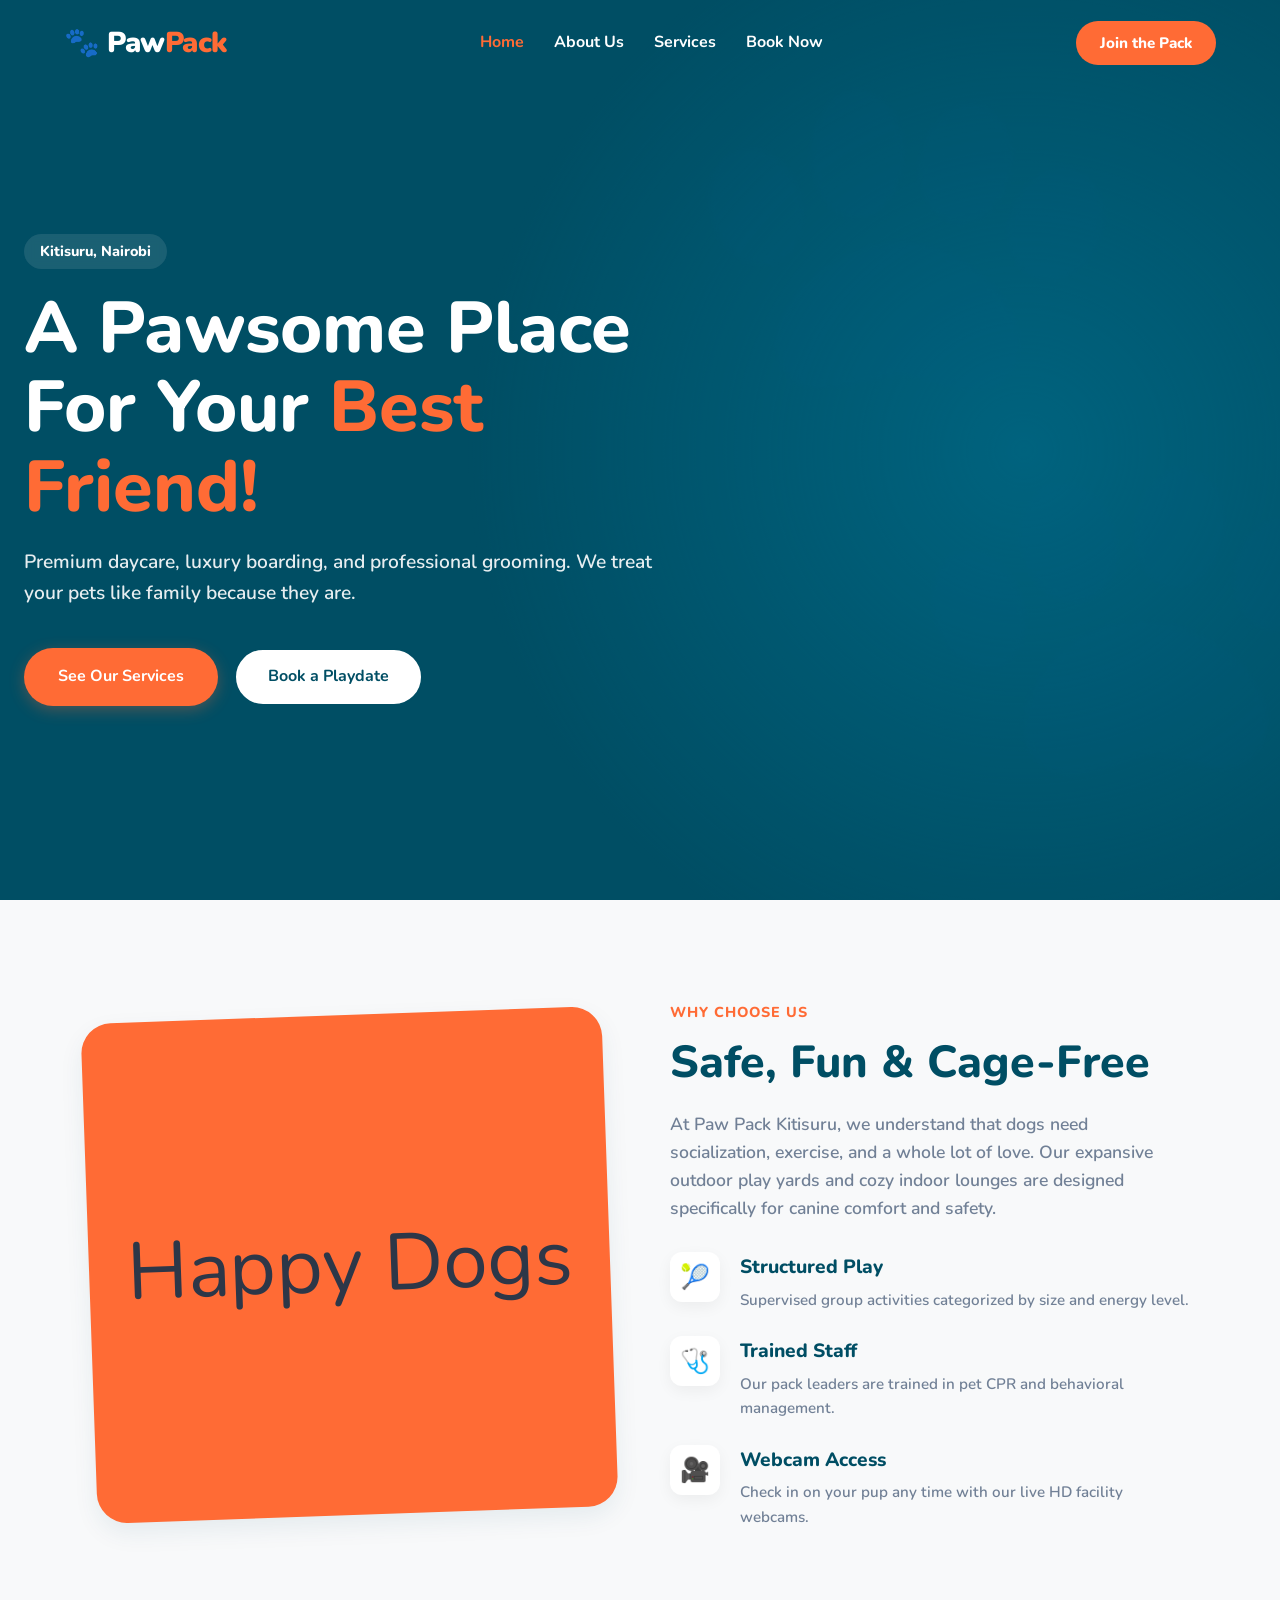
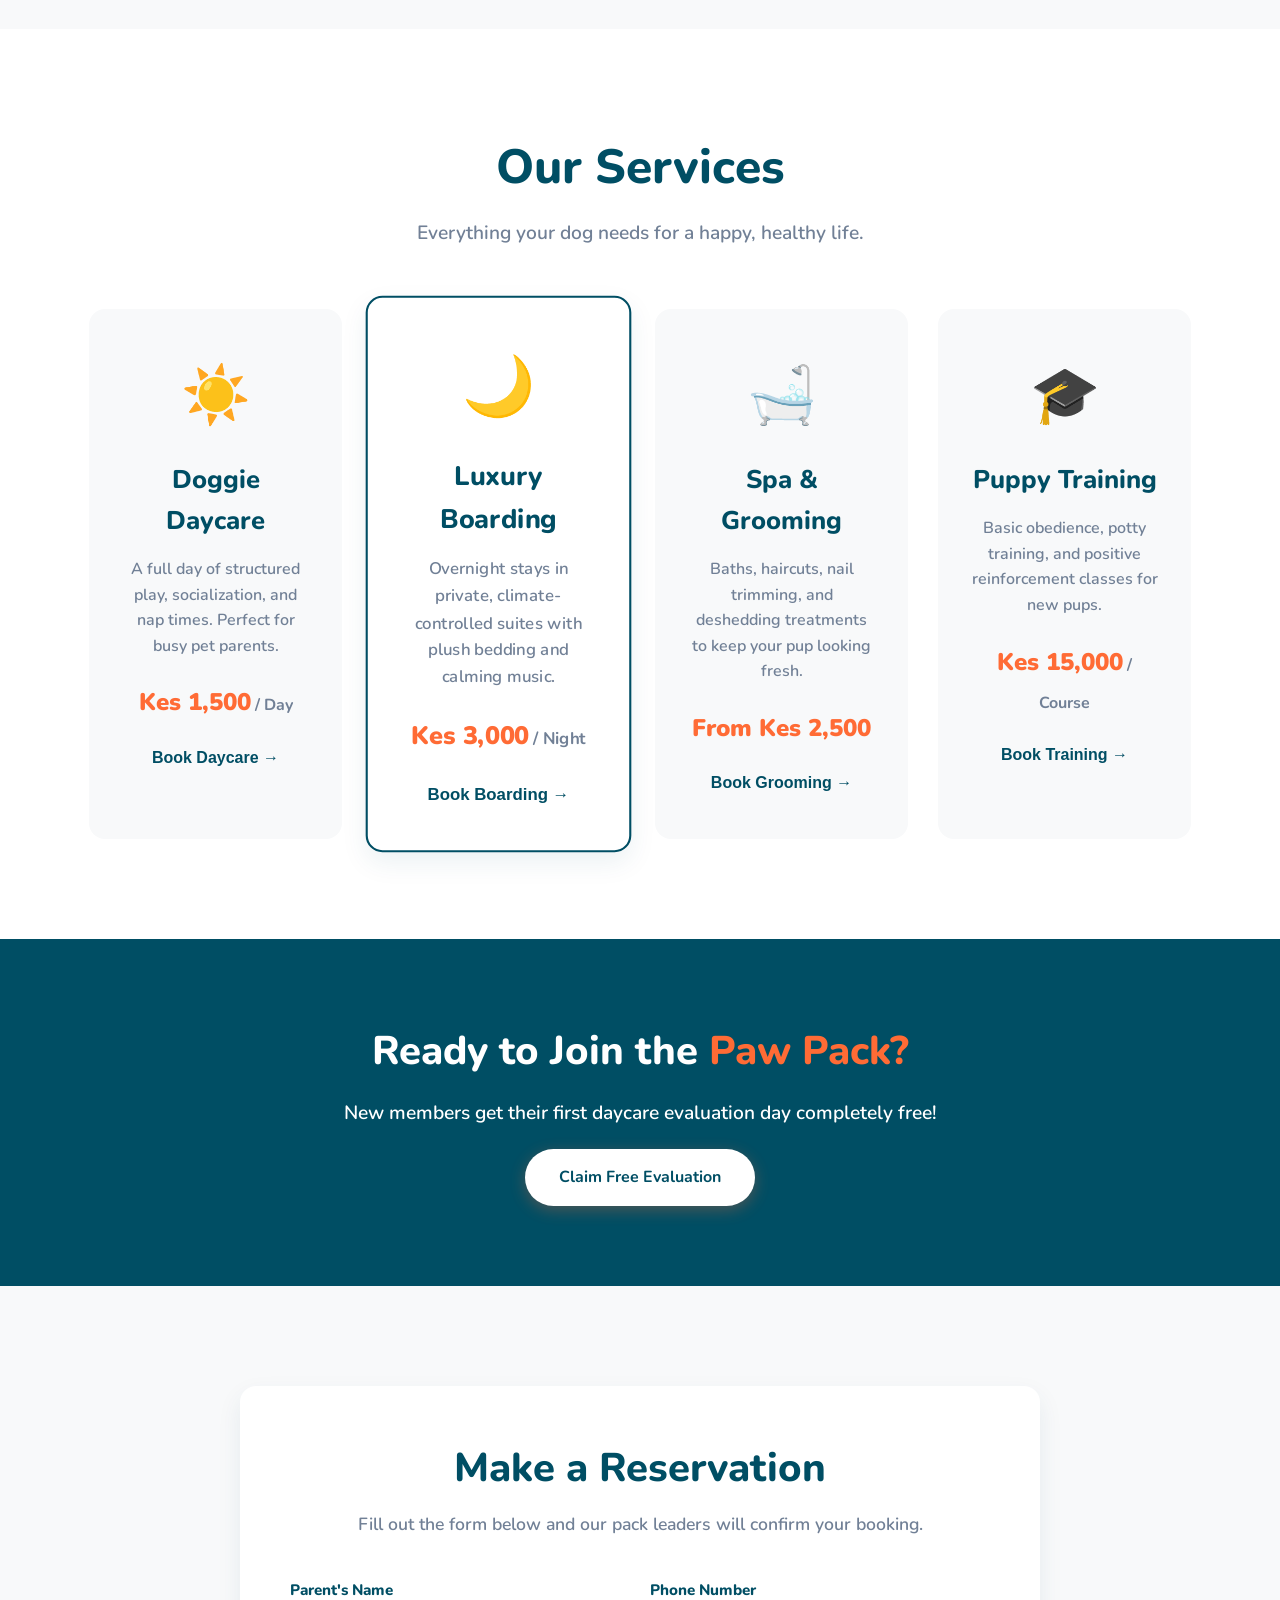
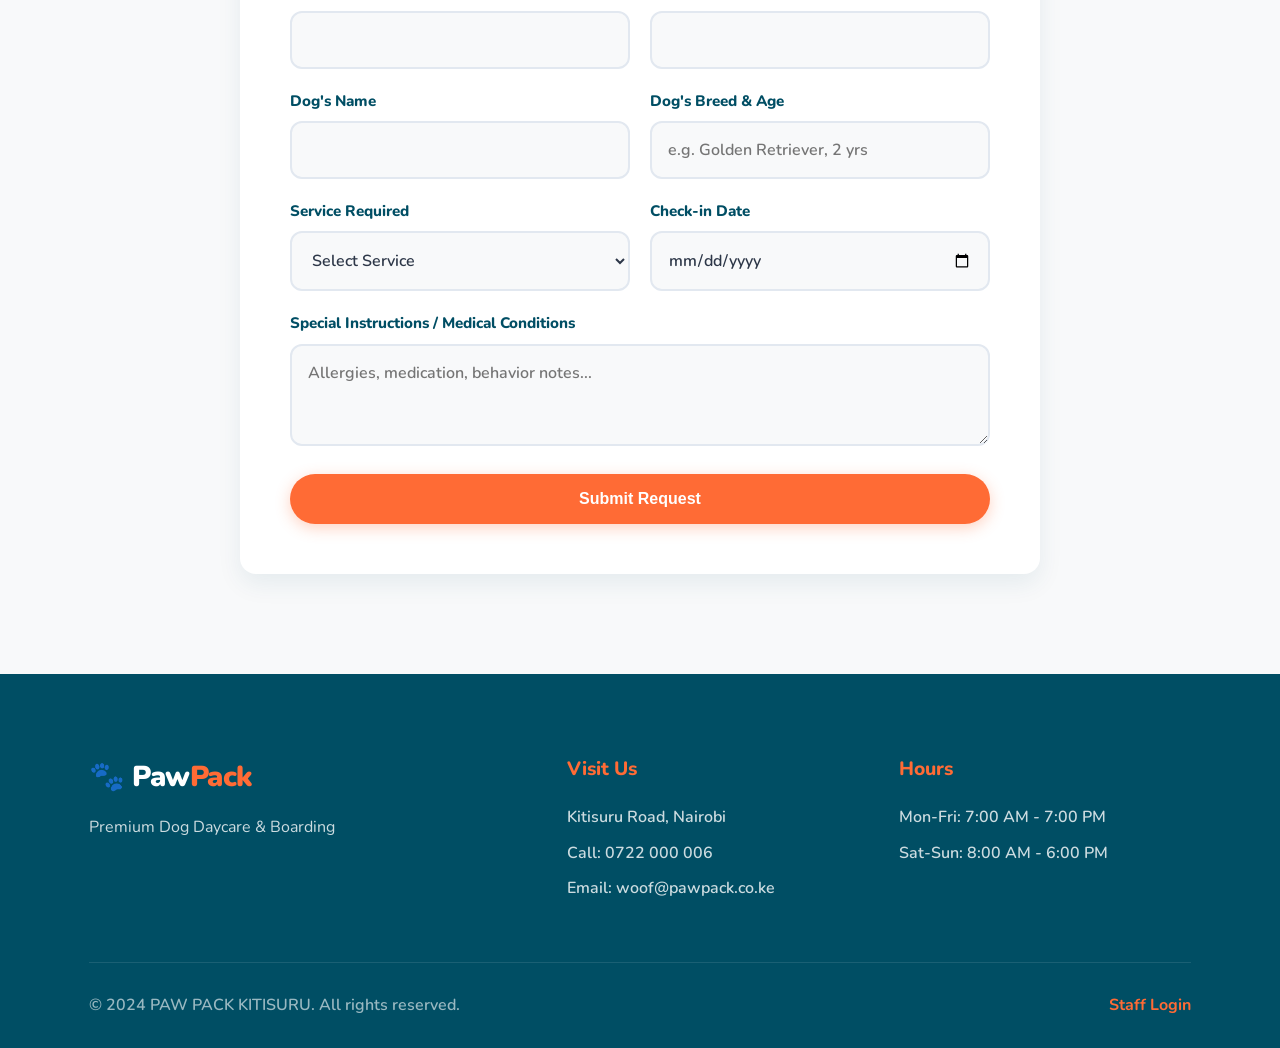
==== index.html @ 084ed9c2 "Initial commit: PAW PACK KITISURU" ====
<!DOCTYPE html>
<html lang="en">
<head>
    <meta charset="UTF-8"><meta name="viewport" content="width=device-width,initial-scale=1.0">
    <title>PAW PACK KITISURU | Premium Dog Daycare & Boarding</title>
    <meta name="description" content="Nairobi's most trusted premium dog daycare and boarding facility located in Kitisuru. Give your furry best friend a fun, safe, and engaging environment.">
    <link href="https://fonts.googleapis.com/css2?family=Nunito:wght@400;600;700;800;900&display=swap" rel="stylesheet">
    <link rel="stylesheet" href="style.css">
</head>
<body>
    <nav class="navbar" id="navbar"><div class="nav-container">
        <a href="#home" class="nav-logo">🐾 Paw<span>Pack</span></a>
        <ul class="nav-links" id="navLinks"><li><a href="#home" class="nav-link active">Home</a></li><li><a href="#about" class="nav-link">About Us</a></li><li><a href="#services" class="nav-link">Services</a></li><li><a href="#booking" class="nav-link">Book Now</a></li></ul>
        <a href="#booking" class="nav-cta">Join the Pack</a>
        <button class="hamburger" id="hamburger"><span></span><span></span><span></span></button>
    </div></nav>

    <header id="home" class="hero">
        <div class="hero-bg"></div>
        <div class="hero-content">
            <span class="hero-badge">Kitisuru, Nairobi</span>
            <h1>A Pawsome Place<br>For Your <span class="accent">Best Friend!</span></h1>
            <p class="hero-sub">Premium daycare, luxury boarding, and professional grooming. We treat your pets like family because they are.</p>
            <div class="hero-actions">
                <a href="#services" class="btn btn-primary">See Our Services</a>
                <a href="#booking" class="btn btn-outline">Book a Playdate</a>
            </div>
        </div>
    </header>

    <section id="about" class="section split-section">
        <div class="container"><div class="split-grid">
            <div class="split-img">Happy Dogs</div>
            <div class="split-content">
                <span class="tag">Why Choose Us</span>
                <h2>Safe, Fun & Cage-Free</h2>
                <p>At Paw Pack Kitisuru, we understand that dogs need socialization, exercise, and a whole lot of love. Our expansive outdoor play yards and cozy indoor lounges are designed specifically for canine comfort and safety.</p>
                <div class="features">
                    <div class="feat">
                        <div class="feat-icon">🎾</div>
                        <div><h4>Structured Play</h4><p>Supervised group activities categorized by size and energy level.</p></div>
                    </div>
                    <div class="feat">
                        <div class="feat-icon">🩺</div>
                        <div><h4>Trained Staff</h4><p>Our pack leaders are trained in pet CPR and behavioral management.</p></div>
                    </div>
                    <div class="feat">
                        <div class="feat-icon">🎥</div>
                        <div><h4>Webcam Access</h4><p>Check in on your pup any time with our live HD facility webcams.</p></div>
                    </div>
                </div>
            </div>
        </div></div>
    </section>

    <section id="services" class="section bg-light">
        <div class="container">
            <div class="section-header"><h2>Our Services</h2><p>Everything your dog needs for a happy, healthy life.</p></div>
            <div class="svc-grid">
                <div class="svc-card">
                    <div class="svc-icon">☀️</div>
                    <h3>Doggie Daycare</h3>
                    <p>A full day of structured play, socialization, and nap times. Perfect for busy pet parents.</p>
                    <div class="svc-price">Kes 1,500<span> / Day</span></div>
                    <button class="btn-text" onclick="bookSvc('Doggie Daycare')">Book Daycare →</button>
                </div>
                <div class="svc-card featured">
                    <div class="svc-icon">🌙</div>
                    <h3>Luxury Boarding</h3>
                    <p>Overnight stays in private, climate-controlled suites with plush bedding and calming music.</p>
                    <div class="svc-price">Kes 3,000<span> / Night</span></div>
                    <button class="btn-text" onclick="bookSvc('Luxury Boarding')">Book Boarding →</button>
                </div>
                <div class="svc-card">
                    <div class="svc-icon">🛁</div>
                    <h3>Spa & Grooming</h3>
                    <p>Baths, haircuts, nail trimming, and deshedding treatments to keep your pup looking fresh.</p>
                    <div class="svc-price">From Kes 2,500</div>
                    <button class="btn-text" onclick="bookSvc('Spa & Grooming')">Book Grooming →</button>
                </div>
                <div class="svc-card">
                    <div class="svc-icon">🎓</div>
                    <h3>Puppy Training</h3>
                    <p>Basic obedience, potty training, and positive reinforcement classes for new pups.</p>
                    <div class="svc-price">Kes 15,000<span> / Course</span></div>
                    <button class="btn-text" onclick="bookSvc('Puppy Training')">Book Training →</button>
                </div>
            </div>
        </div>
    </section>

    <section class="cta-banner">
        <div class="container">
            <h2>Ready to Join the <span class="accent">Paw Pack?</span></h2>
            <p>New members get their first daycare evaluation day completely free!</p>
            <a href="#booking" class="btn btn-primary" style="margin-top:20px;background:#fff;color:var(--primary)">Claim Free Evaluation</a>
        </div>
    </section>

    <section id="booking" class="section booking-section">
        <div class="container"><div class="booking-wrap">
            <div class="booking-header"><h2>Make a Reservation</h2><p>Fill out the form below and our pack leaders will confirm your booking.</p></div>
            <form id="bookingForm" class="booking-form">
                <div class="form-row"><div class="form-group"><label>Parent's Name</label><input type="text" name="ownerName" required></div><div class="form-group"><label>Phone Number</label><input type="tel" name="phone" required></div></div>
                <div class="form-row"><div class="form-group"><label>Dog's Name</label><input type="text" name="dogName" required></div><div class="form-group"><label>Dog's Breed & Age</label><input type="text" name="dogBreed" placeholder="e.g. Golden Retriever, 2 yrs" required></div></div>
                <div class="form-row"><div class="form-group"><label>Service Required</label><select name="service" id="svcSelect" required><option value="">Select Service</option><option>Doggie Daycare</option><option>Luxury Boarding</option><option>Spa & Grooming</option><option>Puppy Training</option><option>Evaluation Day</option></select></div><div class="form-group"><label>Check-in Date</label><input type="date" name="date" required></div></div>
                <div class="form-group"><label>Special Instructions / Medical Conditions</label><textarea name="notes" rows="3" placeholder="Allergies, medication, behavior notes..."></textarea></div>
                <button type="submit" class="btn btn-primary btn-full">Submit Request</button>
            </form>
        </div></div>
    </section>

    <footer class="footer"><div class="container">
        <div class="f-grid">
            <div class="f-brand"><a href="#home" class="nav-logo" style="color:#fff">🐾 Paw<span>Pack</span></a><p style="margin-top:15px;color:rgba(255,255,255,0.8)">Premium Dog Daycare & Boarding</p></div>
            <div class="f-contact"><h4>Visit Us</h4><p>Kitisuru Road, Nairobi</p><p>Call: 0722 000 006</p><p>Email: woof@pawpack.co.ke</p></div>
            <div class="f-hours"><h4>Hours</h4><p>Mon-Fri: 7:00 AM - 7:00 PM</p><p>Sat-Sun: 8:00 AM - 6:00 PM</p></div>
        </div>
        <div class="f-bottom"><p>© 2024 PAW PACK KITISURU. All rights reserved.</p><a href="admin.html" style="color:var(--accent);font-weight:700">Staff Login</a></div>
    </div></footer>

    <div class="toast" id="toast"></div>
    <script src="script.js"></script>
</body></html>
---- style.css ----
/* Paw Pack Kitisuru — Vibrant Orange #FF6B35 | Deep Teal #004E64 | Bone White #F8F9FA */
*,*::before,*::after{margin:0;padding:0;box-sizing:border-box}
:root{--primary:#004E64;--primary-light:#007190;--accent:#FF6B35;--accent-hover:#e55a29;--bg:#F8F9FA;--white:#ffffff;--text:#2d3748;--text-light:#718096;--shadow:0 10px 25px rgba(0,78,100,0.08);--radius:16px;--transition:0.3s cubic-bezier(0.4,0,0.2,1)}
html{scroll-behavior:smooth}body{font-family:'Nunito',sans-serif;background:var(--bg);color:var(--text);line-height:1.6;overflow-x:hidden}
h1,h2,h3,h4{font-weight:800;color:var(--primary)}
.container{max-width:1150px;margin:0 auto;padding:0 24px}a{text-decoration:none;color:inherit;transition:var(--transition)}

.btn{display:inline-flex;align-items:center;padding:14px 32px;font-weight:700;font-size:1rem;border:2px solid transparent;border-radius:50px;cursor:pointer;transition:var(--transition)}
.btn-primary{background:var(--accent);color:var(--white);box-shadow:0 4px 15px rgba(255,107,53,0.3)}.btn-primary:hover{background:var(--accent-hover);transform:translateY(-2px);box-shadow:0 6px 20px rgba(255,107,53,0.4)}
.btn-outline{background:var(--white);color:var(--primary);border-color:var(--primary)}.btn-outline:hover{background:var(--primary);color:var(--white)}
.btn-text{background:none;border:none;color:var(--primary);font-weight:800;font-size:1rem;cursor:pointer;display:inline-flex;align-items:center;gap:5px}.btn-text:hover{color:var(--accent)}
.btn-full{width:100%;justify-content:center}

.navbar{position:fixed;top:0;left:0;right:0;z-index:1000;padding:20px 0;transition:var(--transition);background:transparent}.navbar.scrolled{background:var(--white);padding:12px 0;box-shadow:0 2px 20px rgba(0,0,0,0.05)}
.nav-container{max-width:1200px;margin:0 auto;padding:0 24px;display:flex;align-items:center;justify-content:space-between}
.nav-logo{font-size:1.8rem;font-weight:900;color:var(--white);letter-spacing:-0.5px}.nav-logo span{color:var(--accent)}.navbar.scrolled .nav-logo{color:var(--primary)}
.nav-links{display:flex;list-style:none;gap:30px}.nav-link{color:var(--white);font-size:1rem;font-weight:700}.navbar.scrolled .nav-link{color:var(--text)}.nav-link:hover,.nav-link.active{color:var(--accent)}
.nav-cta{padding:10px 24px;background:var(--accent);color:var(--white);font-weight:800;border-radius:50px;font-size:0.95rem}.nav-cta:hover{background:var(--accent-hover);color:var(--white)}
.hamburger{display:none;background:none;border:none;cursor:pointer;padding:8px}.hamburger span{display:block;width:24px;height:3px;background:var(--white);border-radius:3px;margin:5px 0;transition:var(--transition)}.navbar.scrolled .hamburger span{background:var(--primary)}

.hero{min-height:100vh;display:flex;align-items:center;padding:120px 24px 80px;position:relative;background:var(--primary);overflow:hidden}
.hero-bg{position:absolute;inset:0;background:radial-gradient(circle at 80% 50%,var(--primary-light) 0%,transparent 50%);opacity:0.6}
.hero-bg::after{content:'🐾';position:absolute;font-size:40rem;color:rgba(255,255,255,0.03);right:-10%;top:-10%;transform:rotate(15deg)}
.hero-content{position:relative;z-index:2;max-width:650px}
.hero-badge{display:inline-block;background:rgba(255,255,255,0.1);color:var(--white);padding:6px 16px;border-radius:50px;font-size:0.9rem;font-weight:800;margin-bottom:20px;backdrop-filter:blur(5px)}
.hero h1{font-size:clamp(3rem,6vw,4.5rem);line-height:1.1;margin-bottom:20px;color:var(--white)}.hero h1 .accent{color:var(--accent)}
.hero-sub{font-size:1.2rem;color:rgba(255,255,255,0.9);margin-bottom:40px;font-weight:600}
.hero-actions{display:flex;gap:16px;flex-wrap:wrap}

.section{padding:100px 0}.bg-light{background:var(--white)}
.section-header{text-align:center;margin-bottom:60px}
.section-header h2{font-size:clamp(2.5rem,4vw,3rem);margin-bottom:12px}.section-header p{color:var(--text-light);font-size:1.2rem;font-weight:600}
.tag{display:inline-block;color:var(--accent);font-weight:800;font-size:0.9rem;text-transform:uppercase;letter-spacing:1px;margin-bottom:12px}

.split-grid{display:grid;grid-template-columns:1fr 1fr;gap:60px;align-items:center}
.split-img{height:500px;background:var(--accent);border-radius:30px;display:flex;align-items:center;justify-content:center;font-size:5rem;box-shadow:var(--shadow);transform:rotate(-2deg)}
.split-content h2{font-size:2.8rem;margin-bottom:20px;line-height:1.2}.split-content p{color:var(--text-light);font-size:1.1rem;margin-bottom:30px;font-weight:600}
.features{display:grid;gap:24px}
.feat{display:flex;gap:20px;align-items:flex-start}
.feat-icon{width:50px;height:50px;background:var(--white);border-radius:12px;display:flex;align-items:center;justify-content:center;font-size:1.5rem;flex-shrink:0;box-shadow:0 5px 15px rgba(0,0,0,0.05)}
.feat h4{font-size:1.2rem;margin-bottom:5px}.feat p{color:var(--text-light);font-size:0.95rem;margin:0;font-weight:600}

.svc-grid{display:grid;grid-template-columns:repeat(auto-fit,minmax(250px,1fr));gap:30px}
.svc-card{background:var(--bg);padding:40px 30px;border-radius:var(--radius);text-align:center;transition:var(--transition);border:2px solid transparent}
.svc-card:hover{transform:translateY(-10px);background:var(--white);box-shadow:var(--shadow)}
.svc-card.featured{background:var(--white);border-color:var(--primary);box-shadow:var(--shadow);transform:scale(1.05)}.svc-card.featured:hover{transform:scale(1.05) translateY(-5px)}
.svc-icon{font-size:3.5rem;margin-bottom:20px}
.svc-card h3{font-size:1.6rem;margin-bottom:15px}.svc-card p{color:var(--text-light);font-size:1rem;margin-bottom:24px;font-weight:600}
.svc-price{font-size:1.5rem;font-weight:900;color:var(--accent);margin-bottom:24px}.svc-price span{font-size:1rem;color:var(--text-light);font-weight:700}

.cta-banner{background:var(--primary);color:var(--white);padding:80px 0;text-align:center;position:relative;overflow:hidden}
.cta-banner h2{color:var(--white);font-size:2.5rem;margin-bottom:15px}.cta-banner h2 .accent{color:var(--accent)}
.cta-banner p{font-size:1.2rem;font-weight:600}

.booking-wrap{max-width:800px;margin:0 auto;background:var(--white);padding:50px;border-radius:var(--radius);box-shadow:var(--shadow)}
.booking-header{text-align:center;margin-bottom:40px}.booking-header h2{font-size:2.5rem;margin-bottom:10px}.booking-header p{color:var(--text-light);font-weight:600;font-size:1.1rem}
.form-row{display:grid;grid-template-columns:1fr 1fr;gap:20px}.form-group{margin-bottom:20px}
.form-group label{display:block;margin-bottom:8px;font-weight:800;color:var(--primary);font-size:0.95rem}
.form-group input,.form-group select,textarea{width:100%;padding:16px;border:2px solid #e2e8f0;background:var(--bg);font-family:'Nunito',sans-serif;font-size:1rem;font-weight:600;border-radius:12px;transition:var(--transition);outline:none;color:var(--text)}
.form-group input:focus,.form-group select:focus,textarea:focus{border-color:var(--primary);background:var(--white)}

.footer{background:var(--primary);color:var(--white);padding:80px 0 30px}
.f-grid{display:grid;grid-template-columns:1.5fr 1fr 1fr;gap:40px;margin-bottom:50px}
.f-contact h4,.f-hours h4{color:var(--accent);margin-bottom:20px;font-size:1.2rem}
.f-contact p,.f-hours p{margin-bottom:10px;font-weight:600;color:rgba(255,255,255,0.8)}
.f-bottom{text-align:center;padding-top:30px;border-top:1px solid rgba(255,255,255,0.1);display:flex;justify-content:space-between;align-items:center;font-weight:600;color:rgba(255,255,255,0.6)}

.toast{position:fixed;bottom:40px;right:40px;background:var(--accent);color:var(--white);padding:16px 32px;font-weight:800;font-size:1rem;border-radius:50px;z-index:3000;opacity:0;transform:translateY(20px);transition:var(--transition);pointer-events:none;box-shadow:0 10px 30px rgba(255,107,53,0.3)}.toast.show{opacity:1;transform:translateY(0)}

@media(max-width:992px){.split-grid{grid-template-columns:1fr}.svc-card.featured{transform:none}.svc-card.featured:hover{transform:translateY(-5px)}}
@media(max-width:768px){.nav-links{display:none;flex-direction:column;position:absolute;top:100%;left:0;right:0;background:var(--primary);padding:24px;border-bottom:1px solid rgba(255,255,255,0.1)}.nav-links.active{display:flex}.navbar.scrolled .nav-links{background:var(--white);border-color:#eee}.nav-cta{display:none}.hamburger{display:block}.navbar.scrolled .hamburger span{background:var(--primary)}.form-row{grid-template-columns:1fr}.f-grid{grid-template-columns:1fr}.f-bottom{flex-direction:column;gap:15px}}
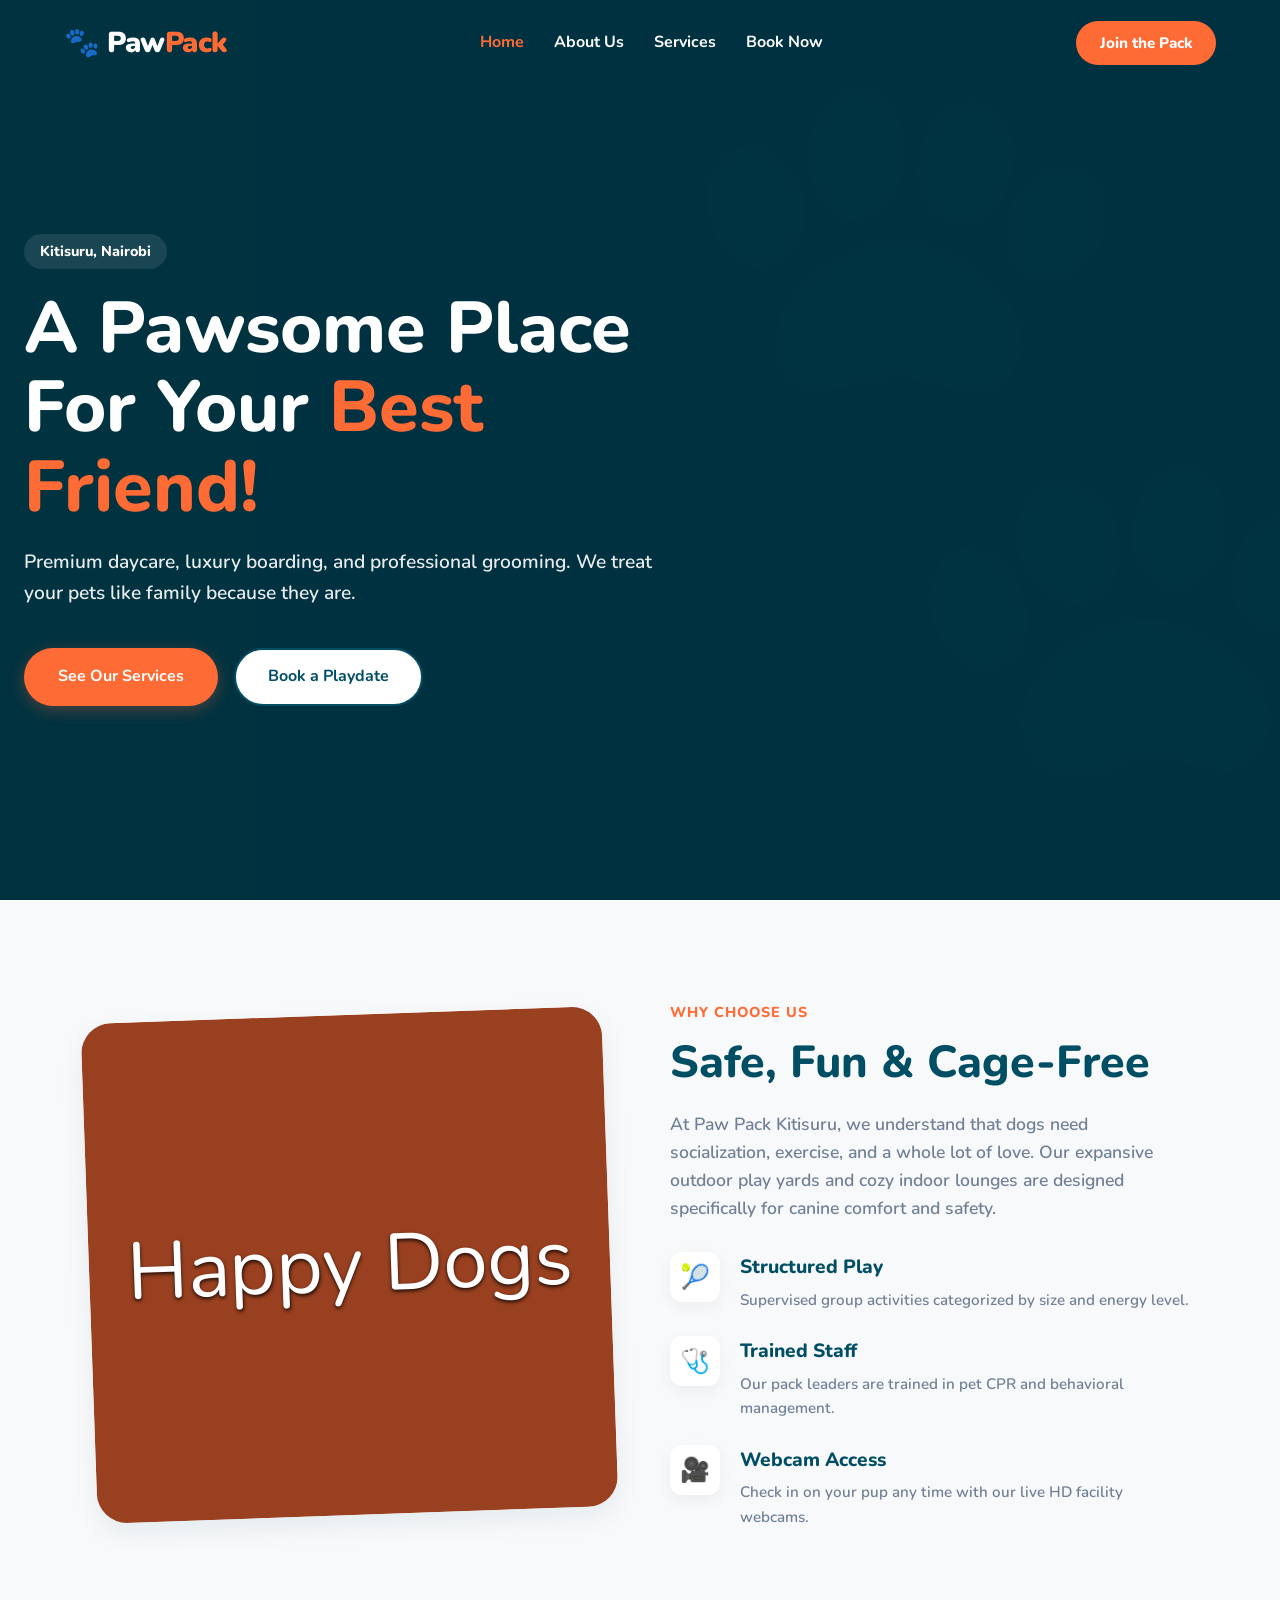
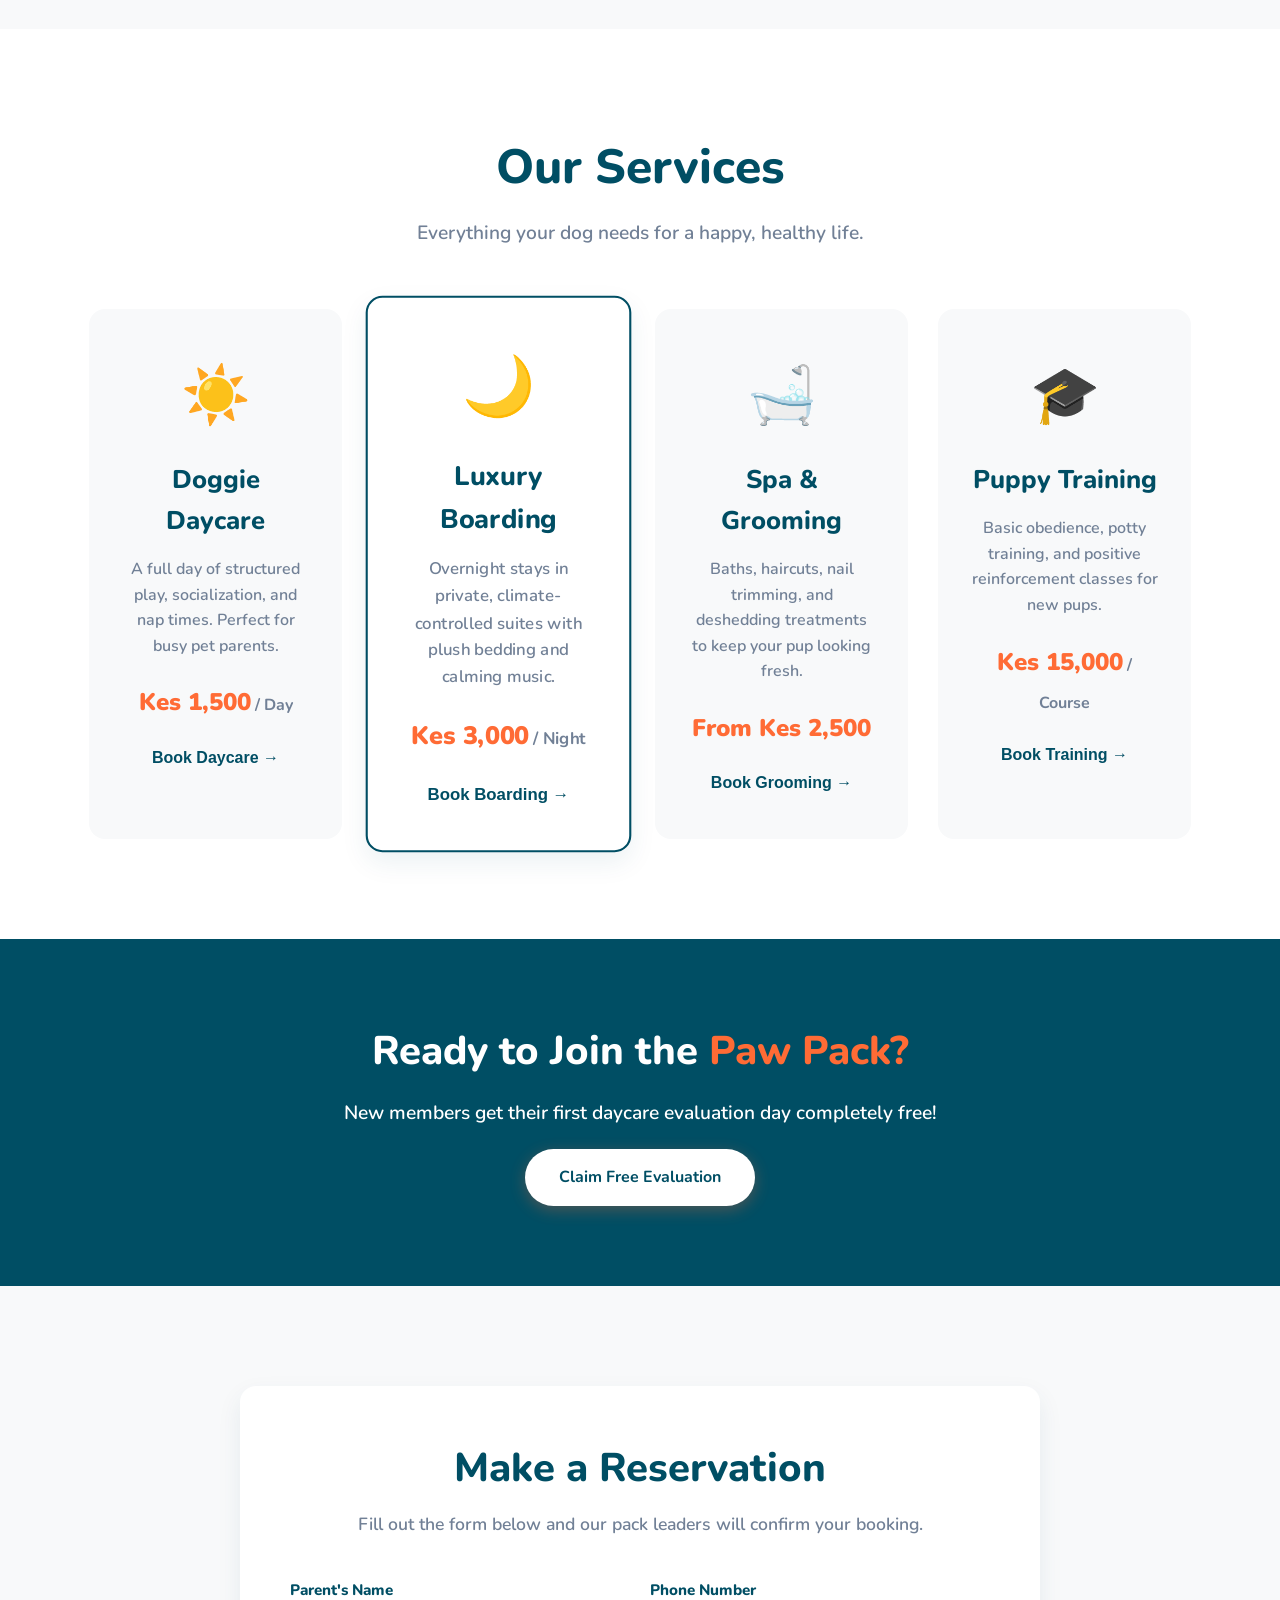
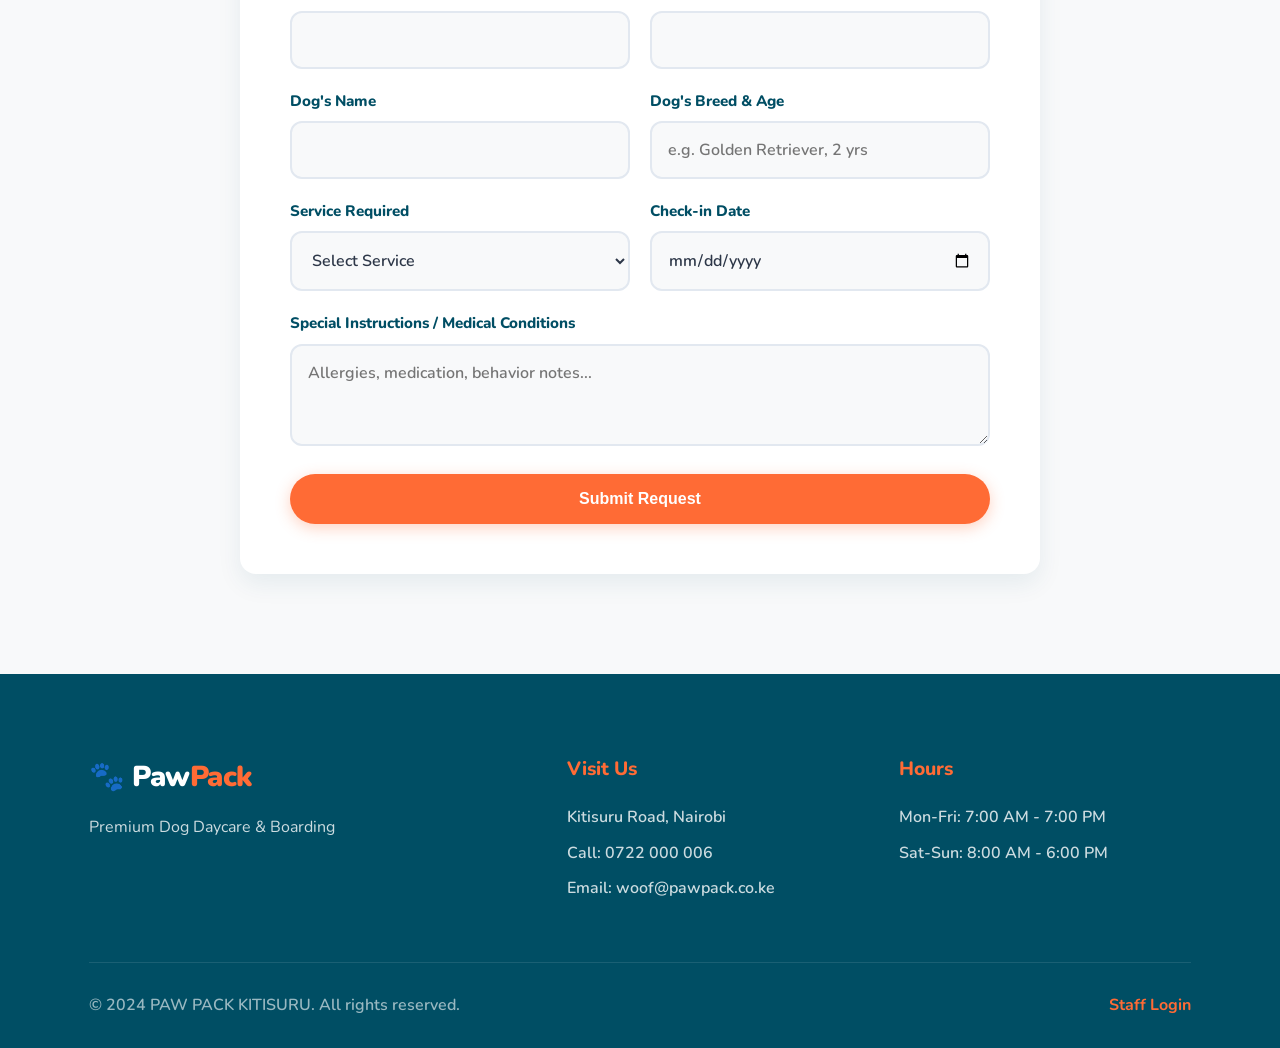
==== commit e1cd48b7: "Fix layout and perfectly inject background images" ====
--- a/index.html
+++ b/index.html
@@ -1,124 +1,118 @@
 <!DOCTYPE html>
+
 <html lang="en">
 <head>
-    <meta charset="UTF-8"><meta name="viewport" content="width=device-width,initial-scale=1.0">
-    <title>PAW PACK KITISURU | Premium Dog Daycare & Boarding</title>
-    <meta name="description" content="Nairobi's most trusted premium dog daycare and boarding facility located in Kitisuru. Give your furry best friend a fun, safe, and engaging environment.">
-    <link href="https://fonts.googleapis.com/css2?family=Nunito:wght@400;600;700;800;900&display=swap" rel="stylesheet">
-    <link rel="stylesheet" href="style.css">
+<meta charset="utf-8"/><meta content="width=device-width,initial-scale=1.0" name="viewport"/>
+<title>PAW PACK KITISURU | Premium Dog Daycare &amp; Boarding</title>
+<meta content="Nairobi's most trusted premium dog daycare and boarding facility located in Kitisuru. Give your furry best friend a fun, safe, and engaging environment." name="description"/>
+<link href="https://fonts.googleapis.com/css2?family=Nunito:wght@400;600;700;800;900&amp;display=swap" rel="stylesheet"/>
+<link href="style.css" rel="stylesheet"/>
 </head>
 <body>
-    <nav class="navbar" id="navbar"><div class="nav-container">
-        <a href="#home" class="nav-logo">🐾 Paw<span>Pack</span></a>
-        <ul class="nav-links" id="navLinks"><li><a href="#home" class="nav-link active">Home</a></li><li><a href="#about" class="nav-link">About Us</a></li><li><a href="#services" class="nav-link">Services</a></li><li><a href="#booking" class="nav-link">Book Now</a></li></ul>
-        <a href="#booking" class="nav-cta">Join the Pack</a>
-        <button class="hamburger" id="hamburger"><span></span><span></span><span></span></button>
-    </div></nav>
-
-    <header id="home" class="hero">
-        <div class="hero-bg"></div>
-        <div class="hero-content">
-            <span class="hero-badge">Kitisuru, Nairobi</span>
-            <h1>A Pawsome Place<br>For Your <span class="accent">Best Friend!</span></h1>
-            <p class="hero-sub">Premium daycare, luxury boarding, and professional grooming. We treat your pets like family because they are.</p>
-            <div class="hero-actions">
-                <a href="#services" class="btn btn-primary">See Our Services</a>
-                <a href="#booking" class="btn btn-outline">Book a Playdate</a>
-            </div>
-        </div>
-    </header>
-
-    <section id="about" class="section split-section">
-        <div class="container"><div class="split-grid">
-            <div class="split-img">Happy Dogs</div>
-            <div class="split-content">
-                <span class="tag">Why Choose Us</span>
-                <h2>Safe, Fun & Cage-Free</h2>
-                <p>At Paw Pack Kitisuru, we understand that dogs need socialization, exercise, and a whole lot of love. Our expansive outdoor play yards and cozy indoor lounges are designed specifically for canine comfort and safety.</p>
-                <div class="features">
-                    <div class="feat">
-                        <div class="feat-icon">🎾</div>
-                        <div><h4>Structured Play</h4><p>Supervised group activities categorized by size and energy level.</p></div>
-                    </div>
-                    <div class="feat">
-                        <div class="feat-icon">🩺</div>
-                        <div><h4>Trained Staff</h4><p>Our pack leaders are trained in pet CPR and behavioral management.</p></div>
-                    </div>
-                    <div class="feat">
-                        <div class="feat-icon">🎥</div>
-                        <div><h4>Webcam Access</h4><p>Check in on your pup any time with our live HD facility webcams.</p></div>
-                    </div>
-                </div>
-            </div>
-        </div></div>
-    </section>
-
-    <section id="services" class="section bg-light">
-        <div class="container">
-            <div class="section-header"><h2>Our Services</h2><p>Everything your dog needs for a happy, healthy life.</p></div>
-            <div class="svc-grid">
-                <div class="svc-card">
-                    <div class="svc-icon">☀️</div>
-                    <h3>Doggie Daycare</h3>
-                    <p>A full day of structured play, socialization, and nap times. Perfect for busy pet parents.</p>
-                    <div class="svc-price">Kes 1,500<span> / Day</span></div>
-                    <button class="btn-text" onclick="bookSvc('Doggie Daycare')">Book Daycare →</button>
-                </div>
-                <div class="svc-card featured">
-                    <div class="svc-icon">🌙</div>
-                    <h3>Luxury Boarding</h3>
-                    <p>Overnight stays in private, climate-controlled suites with plush bedding and calming music.</p>
-                    <div class="svc-price">Kes 3,000<span> / Night</span></div>
-                    <button class="btn-text" onclick="bookSvc('Luxury Boarding')">Book Boarding →</button>
-                </div>
-                <div class="svc-card">
-                    <div class="svc-icon">🛁</div>
-                    <h3>Spa & Grooming</h3>
-                    <p>Baths, haircuts, nail trimming, and deshedding treatments to keep your pup looking fresh.</p>
-                    <div class="svc-price">From Kes 2,500</div>
-                    <button class="btn-text" onclick="bookSvc('Spa & Grooming')">Book Grooming →</button>
-                </div>
-                <div class="svc-card">
-                    <div class="svc-icon">🎓</div>
-                    <h3>Puppy Training</h3>
-                    <p>Basic obedience, potty training, and positive reinforcement classes for new pups.</p>
-                    <div class="svc-price">Kes 15,000<span> / Course</span></div>
-                    <button class="btn-text" onclick="bookSvc('Puppy Training')">Book Training →</button>
-                </div>
-            </div>
-        </div>
-    </section>
-
-    <section class="cta-banner">
-        <div class="container">
-            <h2>Ready to Join the <span class="accent">Paw Pack?</span></h2>
-            <p>New members get their first daycare evaluation day completely free!</p>
-            <a href="#booking" class="btn btn-primary" style="margin-top:20px;background:#fff;color:var(--primary)">Claim Free Evaluation</a>
-        </div>
-    </section>
-
-    <section id="booking" class="section booking-section">
-        <div class="container"><div class="booking-wrap">
-            <div class="booking-header"><h2>Make a Reservation</h2><p>Fill out the form below and our pack leaders will confirm your booking.</p></div>
-            <form id="bookingForm" class="booking-form">
-                <div class="form-row"><div class="form-group"><label>Parent's Name</label><input type="text" name="ownerName" required></div><div class="form-group"><label>Phone Number</label><input type="tel" name="phone" required></div></div>
-                <div class="form-row"><div class="form-group"><label>Dog's Name</label><input type="text" name="dogName" required></div><div class="form-group"><label>Dog's Breed & Age</label><input type="text" name="dogBreed" placeholder="e.g. Golden Retriever, 2 yrs" required></div></div>
-                <div class="form-row"><div class="form-group"><label>Service Required</label><select name="service" id="svcSelect" required><option value="">Select Service</option><option>Doggie Daycare</option><option>Luxury Boarding</option><option>Spa & Grooming</option><option>Puppy Training</option><option>Evaluation Day</option></select></div><div class="form-group"><label>Check-in Date</label><input type="date" name="date" required></div></div>
-                <div class="form-group"><label>Special Instructions / Medical Conditions</label><textarea name="notes" rows="3" placeholder="Allergies, medication, behavior notes..."></textarea></div>
-                <button type="submit" class="btn btn-primary btn-full">Submit Request</button>
-            </form>
-        </div></div>
-    </section>
-
-    <footer class="footer"><div class="container">
-        <div class="f-grid">
-            <div class="f-brand"><a href="#home" class="nav-logo" style="color:#fff">🐾 Paw<span>Pack</span></a><p style="margin-top:15px;color:rgba(255,255,255,0.8)">Premium Dog Daycare & Boarding</p></div>
-            <div class="f-contact"><h4>Visit Us</h4><p>Kitisuru Road, Nairobi</p><p>Call: 0722 000 006</p><p>Email: woof@pawpack.co.ke</p></div>
-            <div class="f-hours"><h4>Hours</h4><p>Mon-Fri: 7:00 AM - 7:00 PM</p><p>Sat-Sun: 8:00 AM - 6:00 PM</p></div>
-        </div>
-        <div class="f-bottom"><p>© 2024 PAW PACK KITISURU. All rights reserved.</p><a href="admin.html" style="color:var(--accent);font-weight:700">Staff Login</a></div>
-    </div></footer>
-
-    <div class="toast" id="toast"></div>
-    <script src="script.js"></script>
+<nav class="navbar" id="navbar"><div class="nav-container">
+<a class="nav-logo" href="#home">🐾 Paw<span>Pack</span></a>
+<ul class="nav-links" id="navLinks"><li><a class="nav-link active" href="#home">Home</a></li><li><a class="nav-link" href="#about">About Us</a></li><li><a class="nav-link" href="#services">Services</a></li><li><a class="nav-link" href="#booking">Book Now</a></li></ul>
+<a class="nav-cta" href="#booking">Join the Pack</a>
+<button class="hamburger" id="hamburger"><span></span><span></span><span></span></button>
+</div></nav>
+<header class="hero" id="home">
+<div class="hero-bg" style=" background-image: linear-gradient(rgba(0,0,0,0.6), rgba(0,0,0,0.6)), url('https://loremflickr.com/1200/800/happy,dog,daycare?lock=100') !important; background-size: cover !important; background-position: center !important;"></div>
+<div class="hero-content">
+<span class="hero-badge">Kitisuru, Nairobi</span>
+<h1>A Pawsome Place<br/>For Your <span class="accent">Best Friend!</span></h1>
+<p class="hero-sub">Premium daycare, luxury boarding, and professional grooming. We treat your pets like family because they are.</p>
+<div class="hero-actions">
+<a class="btn btn-primary" href="#services">See Our Services</a>
+<a class="btn btn-outline" href="#booking">Book a Playdate</a>
+</div>
+</div>
+</header>
+<section class="section split-section" id="about">
+<div class="container"><div class="split-grid">
+<div class="split-img" style=" background-image: linear-gradient(rgba(0,0,0,0.4), rgba(0,0,0,0.4)), url('https://loremflickr.com/800/600/Happy,Dogs?lock=1') !important; background-size: cover !important; background-position: center !important; color: white !important; text-shadow: 0 2px 4px rgba(0,0,0,0.8);">Happy Dogs</div>
+<div class="split-content">
+<span class="tag">Why Choose Us</span>
+<h2>Safe, Fun &amp; Cage-Free</h2>
+<p>At Paw Pack Kitisuru, we understand that dogs need socialization, exercise, and a whole lot of love. Our expansive outdoor play yards and cozy indoor lounges are designed specifically for canine comfort and safety.</p>
+<div class="features">
+<div class="feat">
+<div class="feat-icon">🎾</div>
+<div><h4>Structured Play</h4><p>Supervised group activities categorized by size and energy level.</p></div>
+</div>
+<div class="feat">
+<div class="feat-icon">🩺</div>
+<div><h4>Trained Staff</h4><p>Our pack leaders are trained in pet CPR and behavioral management.</p></div>
+</div>
+<div class="feat">
+<div class="feat-icon">🎥</div>
+<div><h4>Webcam Access</h4><p>Check in on your pup any time with our live HD facility webcams.</p></div>
+</div>
+</div>
+</div>
+</div></div>
+</section>
+<section class="section bg-light" id="services">
+<div class="container">
+<div class="section-header"><h2>Our Services</h2><p>Everything your dog needs for a happy, healthy life.</p></div>
+<div class="svc-grid">
+<div class="svc-card">
+<div class="svc-icon">☀️</div>
+<h3>Doggie Daycare</h3>
+<p>A full day of structured play, socialization, and nap times. Perfect for busy pet parents.</p>
+<div class="svc-price">Kes 1,500<span> / Day</span></div>
+<button class="btn-text" onclick="bookSvc('Doggie Daycare')">Book Daycare →</button>
+</div>
+<div class="svc-card featured">
+<div class="svc-icon">🌙</div>
+<h3>Luxury Boarding</h3>
+<p>Overnight stays in private, climate-controlled suites with plush bedding and calming music.</p>
+<div class="svc-price">Kes 3,000<span> / Night</span></div>
+<button class="btn-text" onclick="bookSvc('Luxury Boarding')">Book Boarding →</button>
+</div>
+<div class="svc-card">
+<div class="svc-icon">🛁</div>
+<h3>Spa &amp; Grooming</h3>
+<p>Baths, haircuts, nail trimming, and deshedding treatments to keep your pup looking fresh.</p>
+<div class="svc-price">From Kes 2,500</div>
+<button class="btn-text" onclick="bookSvc('Spa &amp; Grooming')">Book Grooming →</button>
+</div>
+<div class="svc-card">
+<div class="svc-icon">🎓</div>
+<h3>Puppy Training</h3>
+<p>Basic obedience, potty training, and positive reinforcement classes for new pups.</p>
+<div class="svc-price">Kes 15,000<span> / Course</span></div>
+<button class="btn-text" onclick="bookSvc('Puppy Training')">Book Training →</button>
+</div>
+</div>
+</div>
+</section>
+<section class="cta-banner">
+<div class="container">
+<h2>Ready to Join the <span class="accent">Paw Pack?</span></h2>
+<p>New members get their first daycare evaluation day completely free!</p>
+<a class="btn btn-primary" href="#booking" style="margin-top:20px;background:#fff;color:var(--primary)">Claim Free Evaluation</a>
+</div>
+</section>
+<section class="section booking-section" id="booking">
+<div class="container"><div class="booking-wrap">
+<div class="booking-header"><h2>Make a Reservation</h2><p>Fill out the form below and our pack leaders will confirm your booking.</p></div>
+<form class="booking-form" id="bookingForm">
+<div class="form-row"><div class="form-group"><label>Parent's Name</label><input name="ownerName" required="" type="text"/></div><div class="form-group"><label>Phone Number</label><input name="phone" required="" type="tel"/></div></div>
+<div class="form-row"><div class="form-group"><label>Dog's Name</label><input name="dogName" required="" type="text"/></div><div class="form-group"><label>Dog's Breed &amp; Age</label><input name="dogBreed" placeholder="e.g. Golden Retriever, 2 yrs" required="" type="text"/></div></div>
+<div class="form-row"><div class="form-group"><label>Service Required</label><select id="svcSelect" name="service" required=""><option value="">Select Service</option><option>Doggie Daycare</option><option>Luxury Boarding</option><option>Spa &amp; Grooming</option><option>Puppy Training</option><option>Evaluation Day</option></select></div><div class="form-group"><label>Check-in Date</label><input name="date" required="" type="date"/></div></div>
+<div class="form-group"><label>Special Instructions / Medical Conditions</label><textarea name="notes" placeholder="Allergies, medication, behavior notes..." rows="3"></textarea></div>
+<button class="btn btn-primary btn-full" type="submit">Submit Request</button>
+</form>
+</div></div>
+</section>
+<footer class="footer"><div class="container">
+<div class="f-grid">
+<div class="f-brand"><a class="nav-logo" href="#home" style="color:#fff">🐾 Paw<span>Pack</span></a><p style="margin-top:15px;color:rgba(255,255,255,0.8)">Premium Dog Daycare &amp; Boarding</p></div>
+<div class="f-contact"><h4>Visit Us</h4><p>Kitisuru Road, Nairobi</p><p>Call: 0722 000 006</p><p>Email: woof@pawpack.co.ke</p></div>
+<div class="f-hours"><h4>Hours</h4><p>Mon-Fri: 7:00 AM - 7:00 PM</p><p>Sat-Sun: 8:00 AM - 6:00 PM</p></div>
+</div>
+<div class="f-bottom"><p>© 2024 PAW PACK KITISURU. All rights reserved.</p><a href="admin.html" style="color:var(--accent);font-weight:700">Staff Login</a></div>
+</div></footer>
+<div class="toast" id="toast"></div>
+<script src="script.js"></script>
 </body></html>
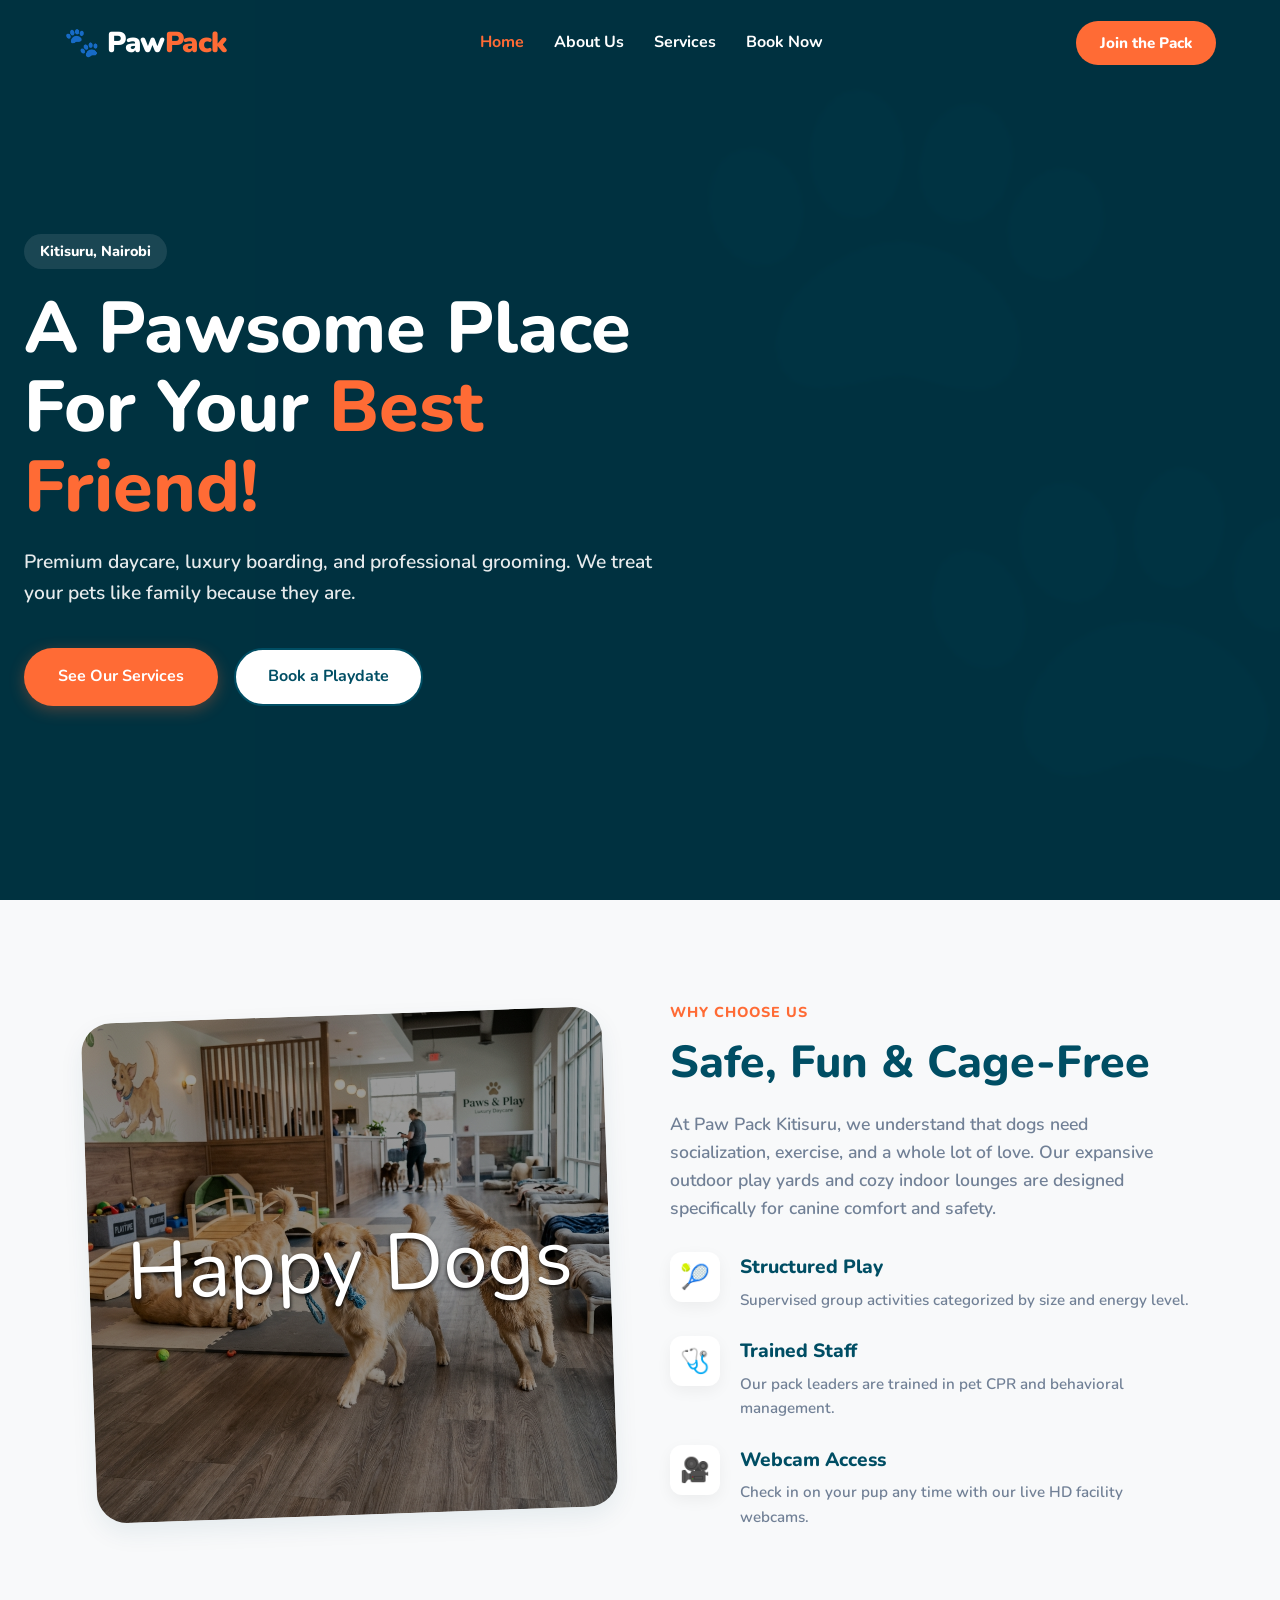
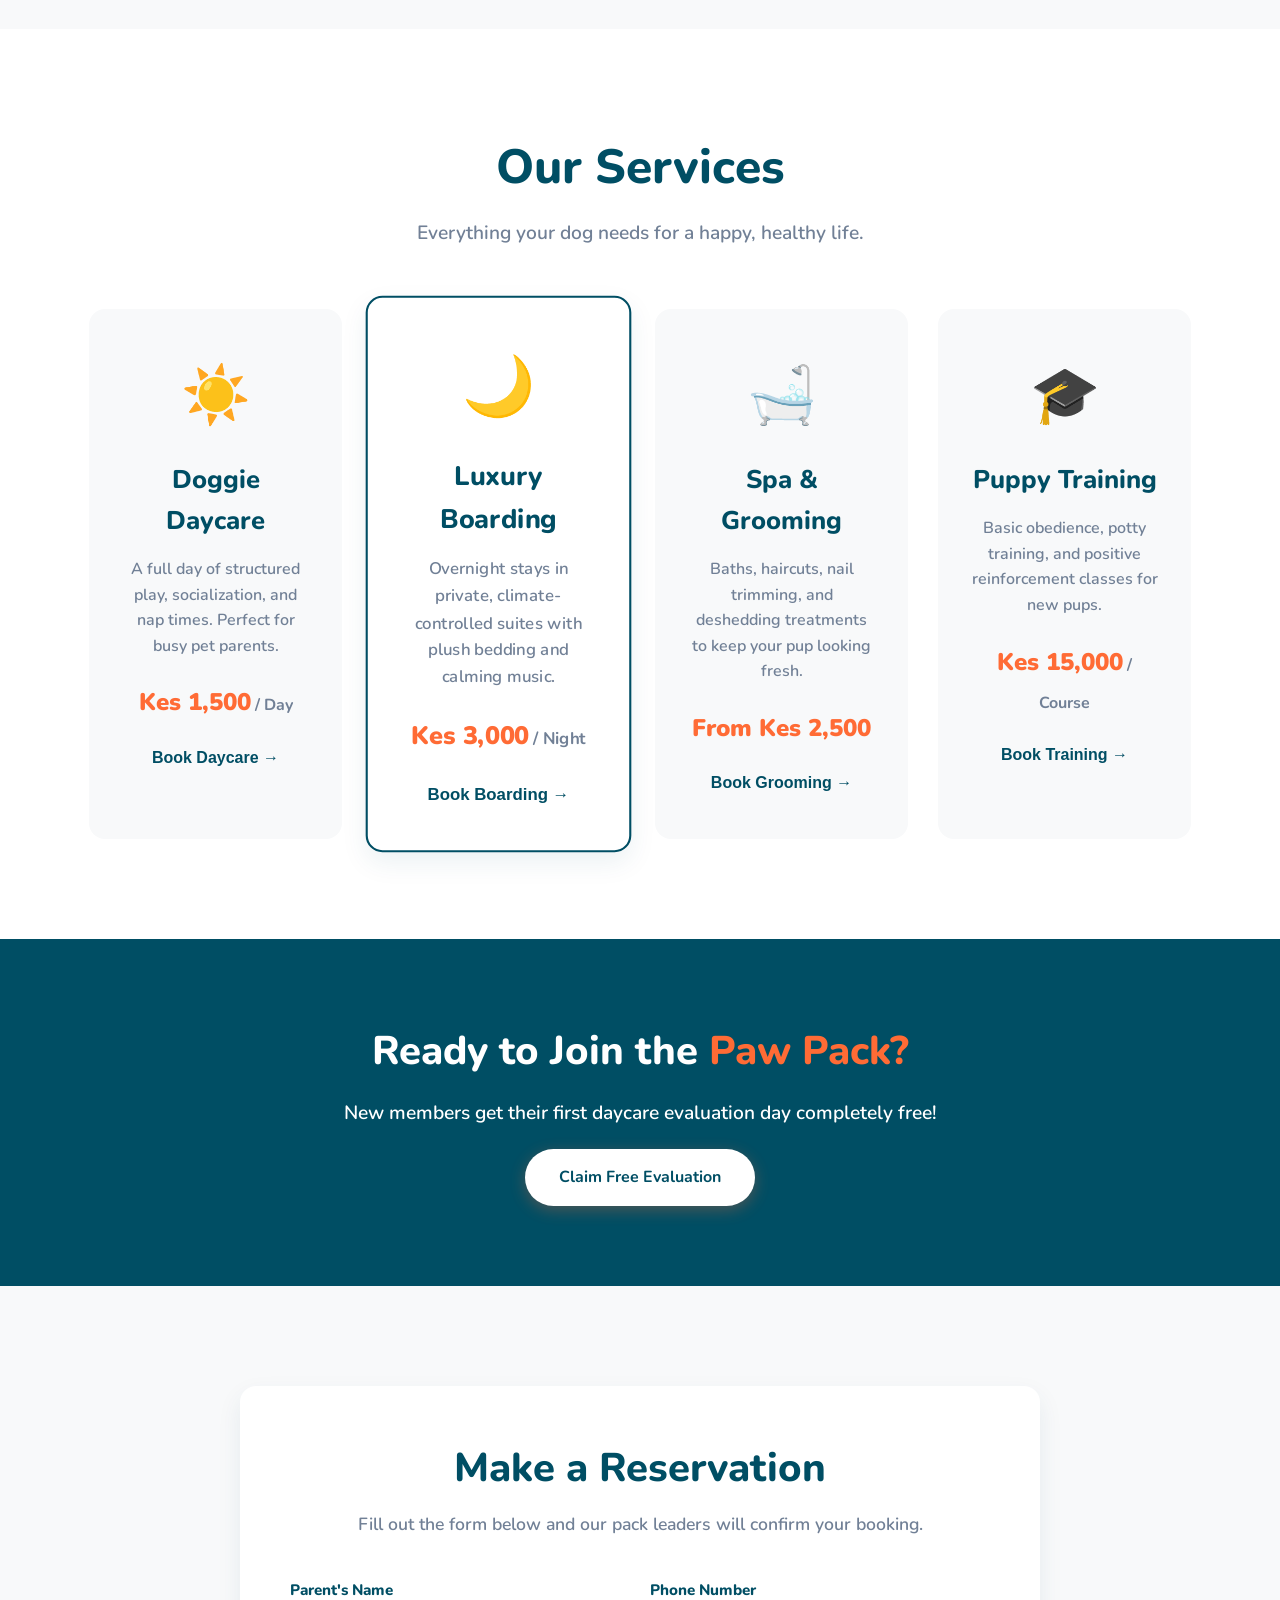
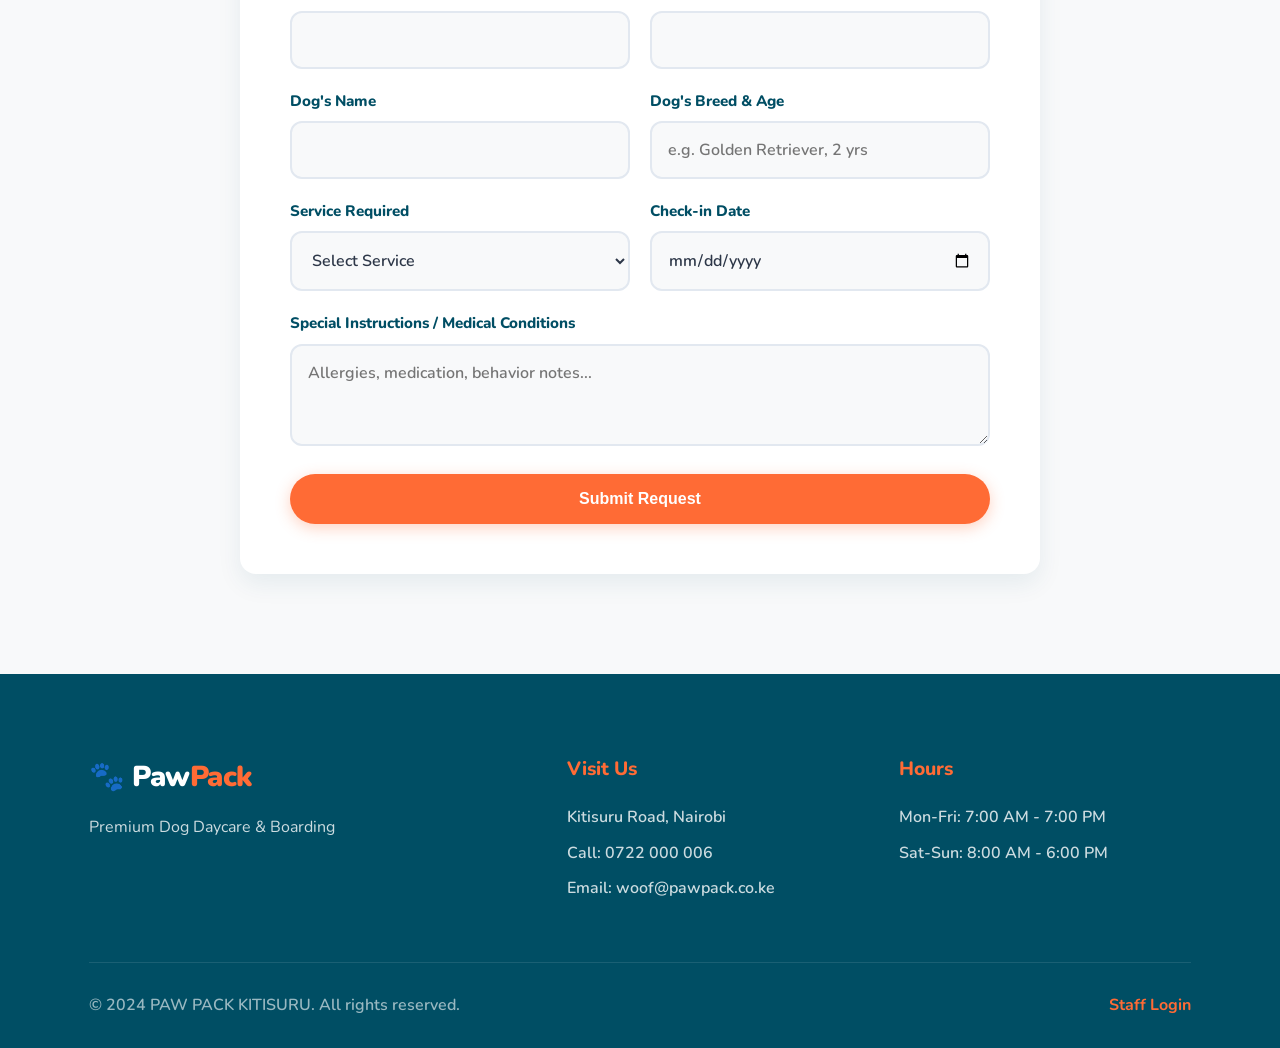
==== commit a5bd2bcc: "Inject premium Google Imagen AI backgrounds" ====
--- a/index.html
+++ b/index.html
@@ -29,7 +29,7 @@
 </header>
 <section class="section split-section" id="about">
 <div class="container"><div class="split-grid">
-<div class="split-img" style=" background-image: linear-gradient(rgba(0,0,0,0.4), rgba(0,0,0,0.4)), url('https://loremflickr.com/800/600/Happy,Dogs?lock=1') !important; background-size: cover !important; background-position: center !important; color: white !important; text-shadow: 0 2px 4px rgba(0,0,0,0.8);">Happy Dogs</div>
+<div class="split-img" style="color: white !important; text-shadow: 0 2px 4px rgba(0,0,0,0.8); background-image: linear-gradient(rgba(0,0,0,0.4), rgba(0,0,0,0.4)), url('images/happy_dogs.png') !important; background-size: cover !important; background-position: center !important; color: white !important; text-shadow: 0 2px 4px rgba(0,0,0,0.8);">Happy Dogs</div>
 <div class="split-content">
 <span class="tag">Why Choose Us</span>
 <h2>Safe, Fun &amp; Cage-Free</h2>
